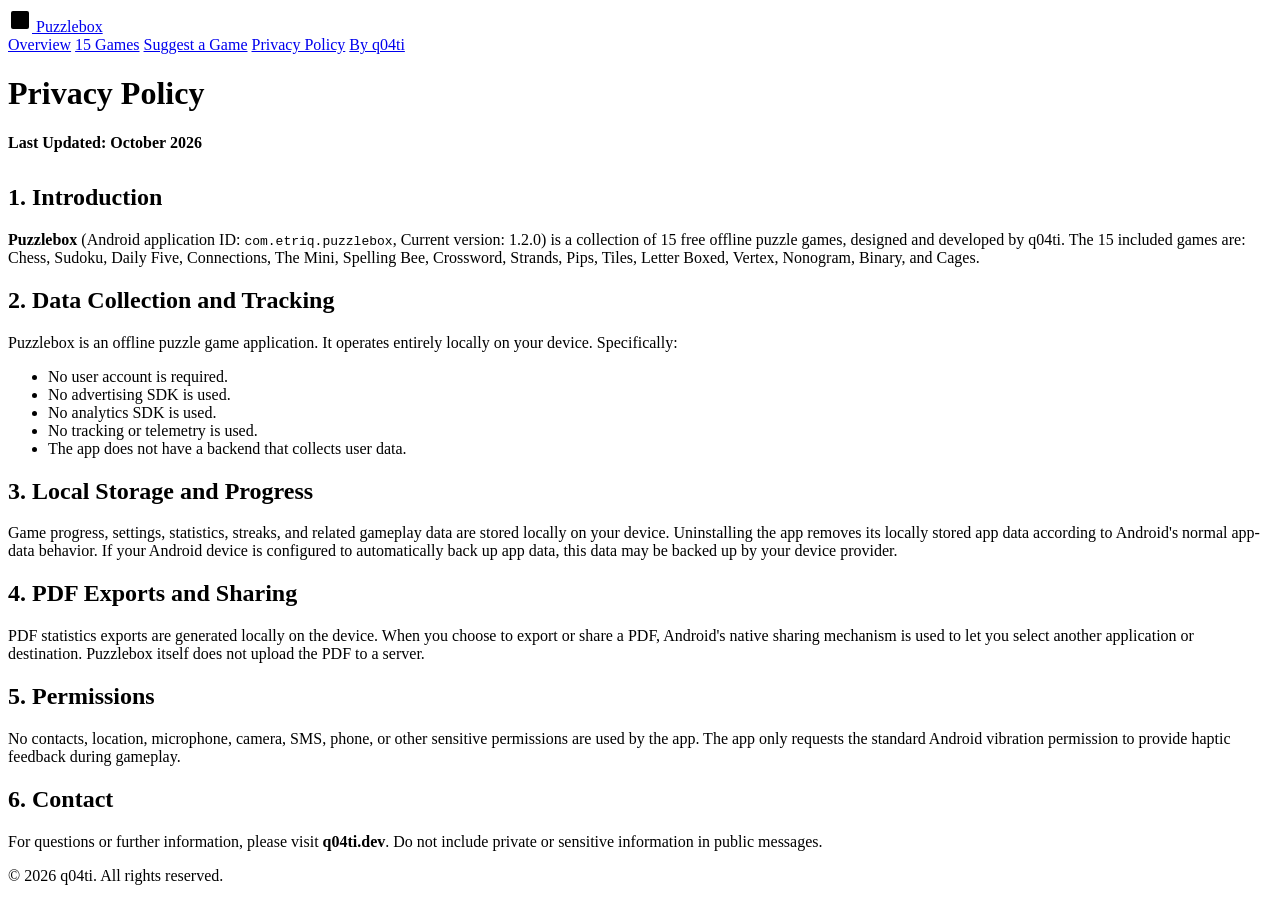
==== privacy-policy/index.html @ 8449652d "feat: update to redesigned 15-game neo-brutalist website from web folder" ====
<!DOCTYPE html>
<html lang="en">
<head>
  <meta charset="UTF-8">
  <meta name="viewport" content="width=device-width, initial-scale=1.0">
  <title>Puzzlebox - Privacy Policy</title>
  <meta name="description" content="Privacy Policy for Puzzlebox offline game collection.">
  <link rel="icon" type="image/png" href="favicon.png"/>
  <link rel="stylesheet" href="styles.css">
</head>
<body>
  <header>
    <a href="index.html" class="logo">
      <svg width="24" height="24" viewBox="0 0 24 24" fill="var(--primary)" stroke="var(--border-color)" stroke-width="2.5" stroke-linecap="round" stroke-linejoin="round"><rect x="3" y="3" width="18" height="18" rx="2" ry="2"></rect><line x1="3" y1="9" x2="21" y2="9"></line><line x1="9" y1="21" x2="9" y2="9"></line></svg>
      Puzzlebox
    </a>
    <nav>
      <a href="index.html">Overview</a>
      <a href="games.html">15 Games</a>
      <a href="suggest.html">Suggest a Game</a>
      <a href="privacy-policy.html" class="active">Privacy Policy</a>
      <a href="https://q04ti.dev" target="_blank" class="developer-link">By q04ti</a>
    </nav>
  </header>

  <main>
    <div class="policy-wrapper">
      <h1>Privacy Policy</h1>
      <p style="color: var(--primary); font-weight: 900; margin-bottom: 2rem;">Last Updated: October 2026</p>

      <div class="policy-content">
        <h2>1. Introduction</h2>
        <p><strong>Puzzlebox</strong> (Android application ID: <code>com.etriq.puzzlebox</code>, Current version: 1.2.0) is a collection of 15 free offline puzzle games, designed and developed by q04ti. The 15 included games are: Chess, Sudoku, Daily Five, Connections, The Mini, Spelling Bee, Crossword, Strands, Pips, Tiles, Letter Boxed, Vertex, Nonogram, Binary, and Cages.</p>

        <h2>2. Data Collection and Tracking</h2>
        <p>Puzzlebox is an offline puzzle game application. It operates entirely locally on your device. Specifically:</p>
        <ul>
          <li>No user account is required.</li>
          <li>No advertising SDK is used.</li>
          <li>No analytics SDK is used.</li>
          <li>No tracking or telemetry is used.</li>
          <li>The app does not have a backend that collects user data.</li>
        </ul>

        <h2>3. Local Storage and Progress</h2>
        <p>Game progress, settings, statistics, streaks, and related gameplay data are stored locally on your device. Uninstalling the app removes its locally stored app data according to Android's normal app-data behavior. If your Android device is configured to automatically back up app data, this data may be backed up by your device provider.</p>

        <h2>4. PDF Exports and Sharing</h2>
        <p>PDF statistics exports are generated locally on the device. When you choose to export or share a PDF, Android's native sharing mechanism is used to let you select another application or destination. Puzzlebox itself does not upload the PDF to a server.</p>

        <h2>5. Permissions</h2>
        <p>No contacts, location, microphone, camera, SMS, phone, or other sensitive permissions are used by the app. The app only requests the standard Android vibration permission to provide haptic feedback during gameplay.</p>

        <h2>6. Contact</h2>
        <p>For questions or further information, please visit <strong>q04ti.dev</strong>. Do not include private or sensitive information in public messages.</p>
      </div>
    </div>
  </main>

  <footer>
    <p>&copy; 2026 q04ti. All rights reserved.</p>
  </footer>
</body>
</html>
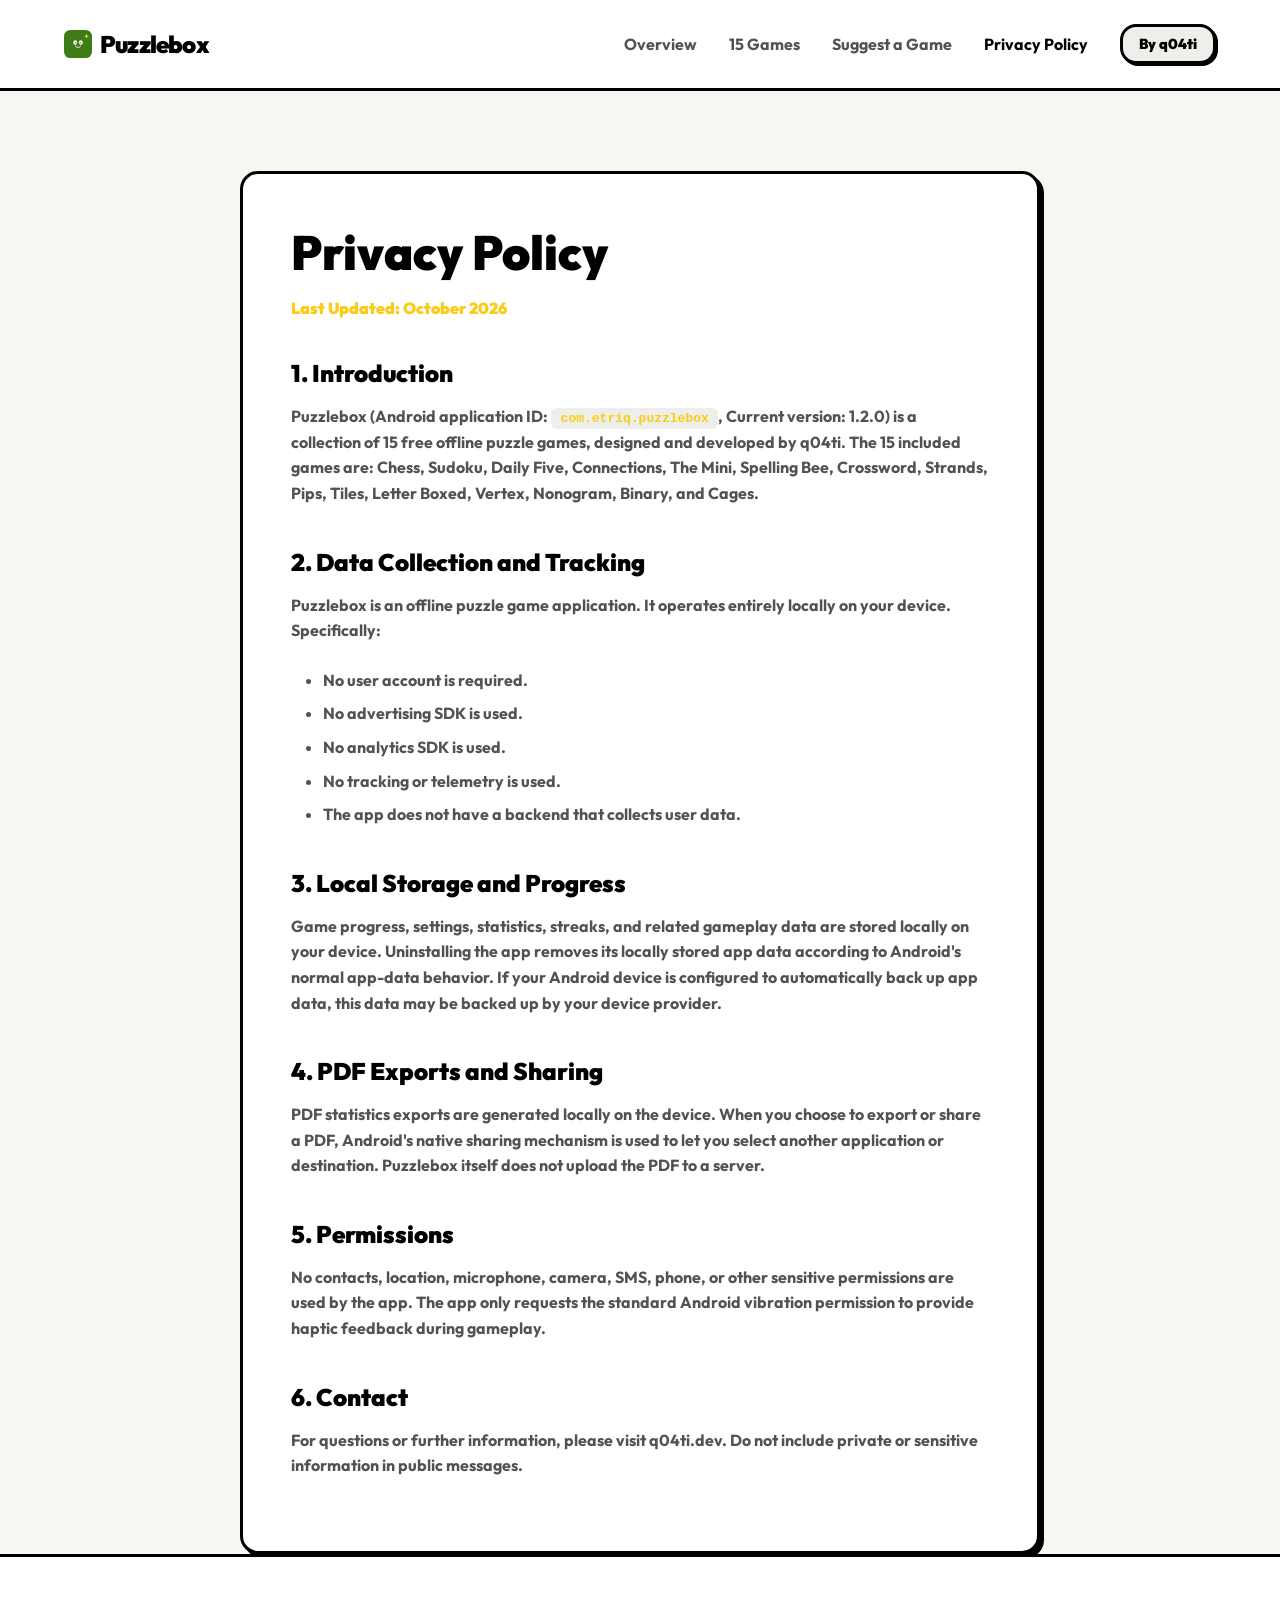
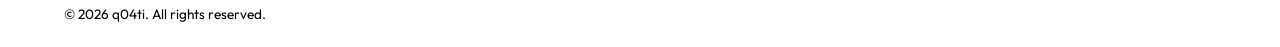
==== commit 3391bc76: "fix(mobile): resolve responsive layout issues, horizontal overflow, and add mobile navigation menu" ====
--- a/privacy-policy/index.html
+++ b/privacy-policy/index.html
@@ -5,20 +5,25 @@
   <meta name="viewport" content="width=device-width, initial-scale=1.0">
   <title>Puzzlebox - Privacy Policy</title>
   <meta name="description" content="Privacy Policy for Puzzlebox offline game collection.">
-  <link rel="icon" type="image/png" href="favicon.png"/>
-  <link rel="stylesheet" href="styles.css">
+  <link rel="icon" type="image/svg+xml" href="../favicon.svg"/>
+  <link rel="stylesheet" href="../styles.css">
 </head>
 <body>
   <header>
-    <a href="index.html" class="logo">
-      <svg width="24" height="24" viewBox="0 0 24 24" fill="var(--primary)" stroke="var(--border-color)" stroke-width="2.5" stroke-linecap="round" stroke-linejoin="round"><rect x="3" y="3" width="18" height="18" rx="2" ry="2"></rect><line x1="3" y1="9" x2="21" y2="9"></line><line x1="9" y1="21" x2="9" y2="9"></line></svg>
+    <a href="../index.html" class="logo">
+      <img src="../assets/puzzlebox-logo.svg" alt="Puzzlebox Logo" style="width: 28px; height: 28px;">
       Puzzlebox
     </a>
-    <nav>
-      <a href="index.html">Overview</a>
-      <a href="games.html">15 Games</a>
-      <a href="suggest.html">Suggest a Game</a>
-      <a href="privacy-policy.html" class="active">Privacy Policy</a>
+    <button class="mobile-menu-btn" aria-label="Toggle navigation" id="mobileMenuBtn">
+      <span></span>
+      <span></span>
+      <span></span>
+    </button>
+    <nav id="mainNav">
+      <a href="../index.html">Overview</a>
+      <a href="../games.html">15 Games</a>
+      <a href="../suggest.html">Suggest a Game</a>
+      <a href="../privacy-policy.html" class="active">Privacy Policy</a>
       <a href="https://q04ti.dev" target="_blank" class="developer-link">By q04ti</a>
     </nav>
   </header>
@@ -60,5 +65,6 @@
   <footer>
     <p>&copy; 2026 q04ti. All rights reserved.</p>
   </footer>
+  <script src="../mobile-nav.js"></script>
 </body>
 </html>
--- a/styles.css
+++ b/styles.css
@@ -0,0 +1,1257 @@
+@import url('https://fonts.googleapis.com/css2?family=Outfit:wght@400;700;900&display=swap');
+
+@property --primary {
+  syntax: '<color>';
+  inherits: true;
+  initial-value: #FACC15;
+}
+
+@keyframes cyclePrimary {
+  0% { --primary: #FACC15; }
+  20% { --primary: #4ADE80; }
+  40% { --primary: #38BDF8; }
+  60% { --primary: #A78BFA; }
+  80% { --primary: #F43F5E; }
+  100% { --primary: #FACC15; }
+}
+
+:root {
+  --primary: #FACC15; /* Fallback and base */
+  --bg-color: #F6F6F2;
+  --surface: #FFFFFF;
+  --surface-high: #EEEEEA;
+  --border-color: #000000;
+  --text-primary: #000000;
+  --text-secondary: #525252;
+  --border-width: 3px;
+  --border-radius: 18px;
+  --shadow: 4px 4px 0px #000000;
+  --shadow-hover: 6px 6px 0px #000000;
+  animation: cyclePrimary 40s linear infinite;
+}
+
+* { margin: 0; padding: 0; box-sizing: border-box; }
+
+html, body {
+  overflow-x: hidden;
+  width: 100%;
+  max-width: 100vw;
+}
+
+body {
+  font-family: 'Outfit', sans-serif;
+  background-color: var(--bg-color);
+  color: var(--text-primary);
+  min-height: 100vh;
+  display: flex;
+  flex-direction: column;
+}
+
+.mobile-menu-btn {
+  display: none;
+}
+
+/* Header */
+header {
+  display: flex;
+  justify-content: space-between;
+  align-items: center;
+  padding: 1.5rem 5%;
+  background: var(--surface);
+  border-bottom: var(--border-width) solid var(--border-color);
+  position: sticky;
+  top: 0;
+  z-index: 1000;
+}
+
+.logo {
+  font-size: 1.5rem;
+  font-weight: 900;
+  display: flex;
+  align-items: center;
+  gap: 8px;
+  color: var(--text-primary);
+  text-decoration: none;
+  letter-spacing: -0.8px;
+}
+
+nav { display: flex; gap: 2rem; align-items: center; }
+nav a {
+  color: var(--text-secondary);
+  text-decoration: none;
+  font-weight: 700;
+  font-size: 1rem;
+  transition: color 0.2s;
+}
+nav a:hover, nav a.active { color: var(--text-primary); }
+
+.developer-link {
+  padding: 0.5rem 1rem;
+  border-radius: 16px;
+  background: var(--surface-high);
+  border: var(--border-width) solid var(--border-color);
+  color: var(--text-primary);
+  font-weight: 900;
+  font-size: 0.9rem;
+  box-shadow: 2px 2px 0px #000;
+  transition: transform 0.1s, box-shadow 0.1s;
+}
+.developer-link:hover {
+  transform: translate(-2px, -2px);
+  box-shadow: 4px 4px 0px #000;
+  color: var(--text-primary);
+}
+.developer-link:active {
+  transform: translate(2px, 2px);
+  box-shadow: 0px 0px 0px #000;
+}
+
+/* Animations */
+@keyframes popIn {
+  0% { transform: scale(0.9) translateY(20px); opacity: 0; }
+  70% { transform: scale(1.02) translateY(-5px); opacity: 1; }
+  100% { transform: scale(1) translateY(0); opacity: 1; }
+}
+@keyframes slideDown {
+  0% { transform: translateY(-30px); opacity: 0; }
+  100% { transform: translateY(0); opacity: 1; }
+}
+@keyframes float {
+  0%, 100% { transform: translateY(0); }
+  50% { transform: translateY(-10px); }
+}
+
+/* Main Content */
+main { flex: 1; padding-top: 80px; }
+
+/* Hero Section */
+.hero {
+  display: flex;
+  align-items: center;
+  justify-content: space-between;
+  gap: 4rem;
+  max-width: 1200px;
+  margin: 0 auto;
+  min-height: calc(100vh - 80px);
+  padding: 0 5% 12vh;
+}
+.hero-text {
+  flex: 1;
+  animation: slideDown 0.6s cubic-bezier(0.175, 0.885, 0.32, 1.275) both;
+}
+.hero-text h1 {
+  font-size: 4rem;
+  font-weight: 900;
+  line-height: 1.1;
+  margin-bottom: 1.5rem;
+  letter-spacing: -1px;
+}
+.hero p {
+  font-size: 1.2rem;
+  color: var(--text-secondary);
+  margin-bottom: 2.5rem;
+  line-height: 1.6;
+  font-weight: 700;
+}
+.cta-group { display: flex; gap: 1rem; align-items: center; }
+.btn-primary {
+  background: var(--primary);
+  color: #000;
+  padding: 1rem 2rem;
+  border-radius: 16px;
+  text-decoration: none;
+  font-weight: 900;
+  font-size: 1.1rem;
+  border: var(--border-width) solid var(--border-color);
+  box-shadow: var(--shadow);
+  transition: transform 0.1s, box-shadow 0.1s;
+}
+.btn-primary:hover {
+  transform: translate(-2px, -2px);
+  box-shadow: var(--shadow-hover);
+}
+.btn-primary:active {
+  transform: translate(4px, 4px);
+  box-shadow: 0px 0px 0px #000;
+}
+.btn-secondary {
+  background: var(--surface-high);
+  color: var(--text-primary);
+  padding: 1rem 2rem;
+  border-radius: 16px;
+  text-decoration: none;
+  font-weight: 900;
+  font-size: 1.1rem;
+  border: var(--border-width) solid var(--border-color);
+  box-shadow: var(--shadow);
+  transition: transform 0.1s, box-shadow 0.1s;
+}
+.btn-secondary:hover {
+  transform: translate(-2px, -2px);
+  box-shadow: var(--shadow-hover);
+}
+.btn-secondary:active {
+  transform: translate(4px, 4px);
+  box-shadow: 0px 0px 0px #000;
+}
+
+.hero-visual {
+  flex: 1;
+  display: flex;
+  justify-content: center;
+  align-items: flex-start;
+  position: relative;
+  height: 600px; /* Fixed height for absolute positioned children */
+  animation: popIn 0.8s cubic-bezier(0.175, 0.885, 0.32, 1.275) 0.2s both;
+}
+
+@keyframes stackCycle {
+  0%, 15% { transform: translate(0, 0) scale(1); z-index: 3; opacity: 1; }
+  18%, 55% { transform: translate(-40px, -50px) scale(1.05); z-index: 3; opacity: 0; }
+  56% { transform: translate(120px, 60px) scale(0.85); z-index: 1; opacity: 0; }
+  60%, 75% { transform: translate(80px, 40px) scale(0.9); z-index: 1; opacity: 1; }
+  80%, 95% { transform: translate(40px, 20px) scale(0.95); z-index: 2; opacity: 1; }
+  100% { transform: translate(0, 0) scale(1); z-index: 3; opacity: 1; }
+}
+
+.stacked-mockup {
+  position: absolute;
+  top: 0;
+  width: 320px;
+  border-radius: 32px;
+  border: var(--border-width) solid var(--border-color);
+  overflow: hidden;
+  box-shadow: 8px 8px 0px #000;
+  background: var(--surface);
+  animation: stackCycle 20s infinite cubic-bezier(0.25, 1, 0.5, 1);
+}
+.stacked-mockup img { width: 100%; display: block; }
+
+.mockup-1 { animation-delay: 0s; }
+.mockup-2 { animation-delay: -16s; }
+.mockup-3 { animation-delay: -12s; }
+.mockup-4 { animation-delay: -8s; }
+.mockup-5 { animation-delay: -4s; }
+
+@keyframes marquee {
+  0% { transform: translateX(0); }
+  100% { transform: translateX(-50%); }
+}
+
+/* Trust Bar */
+.trust-bar {
+  display: flex;
+  align-items: center;
+  padding: 1.5rem 0;
+  background: var(--surface);
+  border-top: var(--border-width) solid var(--border-color);
+  border-bottom: var(--border-width) solid var(--border-color);
+  margin-bottom: 4rem;
+  font-weight: 900;
+  font-size: 1.1rem;
+  color: var(--text-primary);
+  overflow: hidden;
+  white-space: nowrap;
+}
+.trust-bar-content {
+  display: flex;
+  align-items: center;
+  gap: 2rem;
+  animation: marquee 20s linear infinite;
+  padding-left: 2rem;
+}
+.trust-bar:hover .trust-bar-content {
+  animation-play-state: paused;
+}
+.trust-item {
+  display: flex;
+  align-items: center;
+  gap: 0.5rem;
+}
+.trust-dot {
+  color: var(--primary);
+}
+
+/* Features */
+.features {
+  min-height: 100vh;
+  display: flex;
+  align-items: center;
+  justify-content: center;
+  padding: 4rem 0;
+}
+.features-container {
+  display: grid;
+  grid-template-columns: repeat(auto-fit, minmax(300px, 1fr));
+  gap: 2rem;
+  width: 100%;
+  max-width: 1200px;
+  margin: 0 auto;
+  padding: 0 5%;
+}
+.feature-card {
+  background: var(--surface);
+  padding: 2.5rem;
+  border-radius: var(--border-radius);
+  border: var(--border-width) solid var(--border-color);
+  box-shadow: var(--shadow);
+  transition: transform 0.2s cubic-bezier(0.175, 0.885, 0.32, 1.275), box-shadow 0.2s;
+}
+.feature-card:hover {
+  transform: translateY(-10px);
+  box-shadow: 8px 8px 0px #000;
+}
+.feature-icon {
+  width: 50px;
+  height: 50px;
+  background: var(--primary);
+  color: #000;
+  border-radius: 12px;
+  border: 2px solid var(--border-color);
+  display: flex;
+  align-items: center;
+  justify-content: center;
+  font-size: 1.5rem;
+  margin-bottom: 1.5rem;
+  box-shadow: 2px 2px 0px #000;
+  transition: transform 0.2s;
+}
+.feature-card:hover .feature-icon {
+  transform: scale(1.1) rotate(5deg);
+}
+.feature-card h3 { font-size: 1.5rem; margin-bottom: 1rem; font-weight: 900; }
+.feature-card p { color: var(--text-secondary); line-height: 1.6; font-weight: 700; }
+
+/* How It Works */
+.how-it-works {
+  padding: 8rem 5%;
+  background: var(--bg-color);
+  border-top: var(--border-width) solid var(--border-color);
+  border-bottom: var(--border-width) solid var(--border-color);
+}
+.how-container {
+  max-width: 1200px;
+  margin: 0 auto;
+  display: flex;
+  align-items: center;
+  justify-content: space-between;
+  gap: 4rem;
+}
+.how-steps {
+  flex: 1;
+}
+.how-steps h2 {
+  font-size: 3rem;
+  font-weight: 900;
+  margin-bottom: 3rem;
+}
+.step {
+  display: flex;
+  align-items: flex-start;
+  margin-bottom: 2.5rem;
+}
+.step:hover .step-number {
+  transform: scale(1.1) translateY(-5px);
+  box-shadow: 4px 4px 0px #000;
+}
+.step-number {
+  font-size: 2rem;
+  font-weight: 900;
+  color: var(--primary);
+  margin-right: 1.5rem;
+  width: 60px;
+  height: 60px;
+  display: flex;
+  align-items: center;
+  justify-content: center;
+  border: 3px solid var(--border-color);
+  background: var(--surface);
+  border-radius: 50%;
+  box-shadow: 2px 2px 0px #000;
+  flex-shrink: 0;
+  transition: transform 0.2s cubic-bezier(0.175, 0.885, 0.32, 1.275), box-shadow 0.2s;
+}
+.step-content h3 {
+  font-size: 1.5rem;
+  font-weight: 900;
+  margin-bottom: 0.5rem;
+  margin-top: 0.5rem;
+}
+.step-content p {
+  color: var(--text-secondary);
+  font-size: 1.1rem;
+  font-weight: 700;
+  line-height: 1.6;
+}
+.how-visual {
+  flex: 1;
+  display: flex;
+  justify-content: center;
+}
+.how-mockup {
+  width: 300px;
+  border-radius: 32px;
+  border: var(--border-width) solid var(--border-color);
+  overflow: hidden;
+  box-shadow: 8px 8px 0px var(--primary);
+  background: var(--surface);
+  transform: rotate(3deg);
+  transition: transform 0.3s;
+}
+.how-mockup:hover {
+  transform: rotate(0deg);
+}
+.how-mockup img { width: 100%; display: block; }
+
+@media (max-width: 900px) {
+  .how-container { flex-direction: column; }
+}
+
+/* Showcase / Games */
+.showcase {
+  padding: 6rem 0;
+  overflow: hidden;
+}
+.showcase-header, .games-header {
+  text-align: center;
+  margin-bottom: 5rem;
+  padding: 0 5%;
+}
+.showcase-header h2, .games-header h1 {
+  font-size: 3rem;
+  font-weight: 900;
+  margin-bottom: 1rem;
+}
+.showcase-gallery {
+  display: flex;
+  justify-content: center;
+  align-items: center;
+  gap: 2rem;
+  padding: 2rem 5% 4rem;
+  flex-wrap: wrap;
+}
+.showcase-item {
+  width: 260px;
+  background: var(--surface);
+  border: var(--border-width) solid var(--border-color);
+  border-radius: 24px;
+  box-shadow: 8px 8px 0px var(--accent, #000);
+  transform: translateY(var(--y)) rotate(var(--rot));
+  transition: transform 0.4s cubic-bezier(0.175, 0.885, 0.32, 1.275), box-shadow 0.4s;
+  display: flex;
+  flex-direction: column;
+}
+.showcase-item:hover {
+  transform: translateY(calc(var(--y) - 20px)) rotate(0deg) scale(1.05);
+  box-shadow: 12px 12px 0px var(--accent, #000);
+  z-index: 10;
+}
+.showcase-item img {
+  width: 100%;
+  border-bottom: var(--border-width) solid var(--border-color);
+  border-radius: 20px 20px 0 0;
+  display: block;
+}
+.showcase-caption {
+  padding: 1.2rem;
+  font-weight: 900;
+  font-size: 1.2rem;
+  text-align: center;
+  color: var(--text-primary);
+  background: var(--surface);
+  border-radius: 0 0 20px 20px;
+}
+
+/* Comparison Section */
+.comparison-section {
+  padding: 6rem 5%;
+  background: var(--surface-high);
+  border-top: var(--border-width) solid var(--border-color);
+  border-bottom: var(--border-width) solid var(--border-color);
+}
+.comparison-container {
+  max-width: 1000px;
+  margin: 0 auto;
+}
+.comparison-header {
+  text-align: center;
+  margin-bottom: 4rem;
+}
+.comparison-header h2 {
+  font-size: 3rem;
+  font-weight: 900;
+  margin-bottom: 1rem;
+}
+.comparison-header p {
+  font-size: 1.2rem;
+  font-weight: 700;
+  color: var(--text-secondary);
+}
+.comparison-cards {
+  display: flex;
+  justify-content: center;
+  align-items: stretch;
+  gap: 2rem;
+  flex-wrap: wrap;
+}
+.comp-card {
+  flex: 1;
+  min-width: 300px;
+  background: var(--surface);
+  border: var(--border-width) solid var(--border-color);
+  border-radius: 24px;
+  padding: 3rem;
+  box-shadow: var(--shadow);
+  transition: transform 0.2s cubic-bezier(0.175, 0.885, 0.32, 1.275), box-shadow 0.2s;
+}
+.typical-card {
+  background: #E5E7EB;
+  color: #6B7280;
+}
+.typical-card:hover {
+  transform: translateY(-8px);
+}
+.puzzlebox-card {
+  background: var(--primary);
+  color: #000;
+  box-shadow: 12px 12px 0px #000;
+  z-index: 2;
+}
+.puzzlebox-card:hover {
+  transform: translateY(-10px) scale(1.02);
+  box-shadow: 16px 16px 0px #000;
+}
+.comp-card h3 {
+  font-size: 2rem;
+  font-weight: 900;
+  text-align: center;
+  margin-bottom: 2.5rem;
+  padding-bottom: 1rem;
+  border-bottom: 3px solid rgba(0,0,0,0.1);
+}
+.puzzlebox-card h3 {
+  border-bottom: 3px solid #000;
+}
+.comp-list {
+  list-style: none;
+}
+.comp-list li {
+  display: flex;
+  align-items: center;
+  gap: 1rem;
+  font-size: 1.2rem;
+  font-weight: 700;
+  margin-bottom: 1.5rem;
+}
+.typical-card .comp-list li {
+  text-decoration: line-through;
+}
+.puzzlebox-card .comp-list li {
+  font-weight: 900;
+}
+.comp-icon {
+  flex-shrink: 0;
+}
+
+/* FAQ Section */
+.faq-section {
+  padding: 6rem 5%;
+  background: var(--bg-color);
+}
+.faq-container {
+  max-width: 800px;
+  margin: 0 auto;
+}
+.faq-header {
+  text-align: center;
+  margin-bottom: 4rem;
+}
+.faq-header h2 {
+  font-size: 3rem;
+  font-weight: 900;
+}
+details.faq-item {
+  background: var(--surface);
+  border: var(--border-width) solid var(--border-color);
+  border-radius: 16px;
+  margin-bottom: 1.5rem;
+  box-shadow: 4px 4px 0px #000;
+  overflow: hidden;
+  transition: transform 0.1s, box-shadow 0.1s;
+}
+details.faq-item:hover {
+  transform: translate(-2px, -2px);
+  box-shadow: 6px 6px 0px #000;
+}
+details.faq-item summary {
+  padding: 1.5rem;
+  font-size: 1.2rem;
+  font-weight: 900;
+  cursor: pointer;
+  list-style: none;
+  display: flex;
+  justify-content: space-between;
+  align-items: center;
+  background: var(--surface);
+}
+details.faq-item summary::-webkit-details-marker {
+  display: none;
+}
+details.faq-item summary::after {
+  content: "+";
+  font-size: 1.5rem;
+}
+details.faq-item[open] summary::after {
+  content: "-";
+}
+details.faq-item[open] summary {
+  border-bottom: var(--border-width) solid var(--border-color);
+  background: var(--primary);
+}
+.faq-content {
+  padding: 1.5rem;
+  font-size: 1.1rem;
+  font-weight: 700;
+  color: var(--text-secondary);
+  line-height: 1.6;
+}
+
+/* Final CTA Section */
+.final-cta {
+  background: var(--primary);
+  border-top: var(--border-width) solid var(--border-color);
+  padding: 6rem 5% 0; /* No bottom padding so mockup touches the bottom */
+  text-align: center;
+  position: relative;
+  overflow: hidden;
+  display: flex;
+  flex-direction: column;
+  align-items: center;
+}
+.final-cta h2 {
+  font-size: 4rem;
+  font-weight: 900;
+  color: #000;
+  margin-bottom: 1rem;
+}
+.final-cta p {
+  font-size: 1.5rem;
+  font-weight: 900;
+  color: rgba(0, 0, 0, 0.7);
+  margin-bottom: 3rem;
+}
+.final-cta .btn-primary {
+  background: var(--surface);
+  color: var(--text-primary);
+  font-size: 1.25rem;
+  padding: 1.25rem 3rem;
+  margin-bottom: 4rem;
+  position: relative;
+  z-index: 2;
+}
+.final-cta .btn-primary:hover {
+  background: var(--surface-high);
+}
+.final-mockup-wrapper {
+  width: 100%;
+  max-width: 800px;
+  position: relative;
+  z-index: 1;
+  display: flex;
+  justify-content: center;
+  align-items: flex-end;
+  margin-top: 2rem;
+}
+.final-mockup {
+  width: 260px;
+  border: var(--border-width) solid var(--border-color);
+  border-radius: 32px;
+  overflow: hidden;
+  box-shadow: 0px 10px 30px rgba(0,0,0,0.3);
+  display: block;
+  background: var(--surface);
+  position: relative;
+  transition: transform 0.3s;
+}
+.mockup-left {
+  transform: rotate(-12deg) translateY(60px) translateX(40px);
+  z-index: 1;
+}
+.mockup-center {
+  transform: rotate(0deg) translateY(20px);
+  z-index: 3;
+  width: 280px;
+}
+.mockup-right {
+  transform: rotate(12deg) translateY(60px) translateX(-40px);
+  z-index: 1;
+}
+.final-mockup:hover {
+  transform: translateY(0px) rotate(0deg) scale(1.05);
+  z-index: 10;
+}
+.final-mockup img {
+  width: 100%;
+  display: block;
+  border-bottom: none;
+}
+
+/* Games Grid */
+.games-grid {
+  display: grid;
+  grid-template-columns: repeat(auto-fill, minmax(260px, 1fr));
+  gap: 2rem;
+  max-width: 1200px;
+  margin: 0 auto;
+  padding: 0 5%;
+}
+@keyframes slideUpFade {
+  0% { transform: translateY(40px); opacity: 0; }
+  100% { transform: translateY(0); opacity: 1; }
+}
+.game-card {
+  background: var(--surface);
+  border: var(--border-width) solid var(--border-color);
+  border-radius: var(--border-radius);
+  padding: 2rem;
+  text-align: center;
+  box-shadow: var(--shadow);
+  transition: transform 0.2s cubic-bezier(0.175, 0.885, 0.32, 1.275), box-shadow 0.2s;
+  animation: slideUpFade 0.6s cubic-bezier(0.175, 0.885, 0.32, 1.275) both;
+}
+.game-card:nth-child(1) { animation-delay: 0.05s; }
+.game-card:nth-child(2) { animation-delay: 0.1s; }
+.game-card:nth-child(3) { animation-delay: 0.15s; }
+.game-card:nth-child(4) { animation-delay: 0.2s; }
+.game-card:nth-child(5) { animation-delay: 0.25s; }
+.game-card:nth-child(6) { animation-delay: 0.3s; }
+.game-card:nth-child(7) { animation-delay: 0.35s; }
+.game-card:nth-child(8) { animation-delay: 0.4s; }
+.game-card:nth-child(9) { animation-delay: 0.45s; }
+.game-card:nth-child(10) { animation-delay: 0.5s; }
+.game-card:nth-child(11) { animation-delay: 0.55s; }
+.game-card:nth-child(12) { animation-delay: 0.6s; }
+.game-card:nth-child(13) { animation-delay: 0.65s; }
+.game-card:nth-child(14) { animation-delay: 0.7s; }
+.game-card:nth-child(15) { animation-delay: 0.75s; }
+
+.game-card:hover {
+  transform: translateY(-8px) scale(1.02);
+  box-shadow: 10px 10px 0px #000;
+  z-index: 5;
+}
+.game-icon {
+  width: 60px;
+  height: 60px;
+  margin: 0 auto 1.5rem;
+  border-radius: 14px;
+  background: var(--surface-high);
+  border: 2px solid var(--border-color);
+  display: flex;
+  align-items: center;
+  justify-content: center;
+  font-size: 2rem;
+  box-shadow: 2px 2px 0px #000;
+  transition: transform 0.2s;
+  color: #000;
+}
+.game-card:hover .game-icon {
+  transform: rotate(5deg) scale(1.1);
+}
+.game-card h3 { font-size: 1.5rem; font-weight: 900; margin-bottom: 0.5rem; }
+.game-card p { font-weight: 700; color: var(--text-secondary); font-size: 0.95rem; }
+
+/* Forms & Policy */
+.suggest-section {
+  padding: 6rem 5%;
+  max-width: 1200px;
+  margin: 0 auto;
+  display: flex;
+  gap: 4rem;
+  align-items: flex-start;
+}
+.suggest-content {
+  flex: 1;
+}
+.suggest-content h1 {
+  font-size: 3.5rem;
+  font-weight: 900;
+  margin-bottom: 1.5rem;
+  line-height: 1.1;
+}
+.suggest-content > p {
+  font-size: 1.2rem;
+  font-weight: 700;
+  color: var(--text-secondary);
+  line-height: 1.6;
+  margin-bottom: 3rem;
+}
+.criteria-box {
+  background: var(--surface-high);
+  border: var(--border-width) solid var(--border-color);
+  border-radius: 16px;
+  padding: 2rem;
+  box-shadow: 4px 4px 0px #000;
+}
+.criteria-box h3 {
+  font-size: 1.5rem;
+  font-weight: 900;
+  margin-bottom: 1rem;
+}
+.criteria-list {
+  list-style: none;
+}
+.criteria-list li {
+  display: flex;
+  align-items: center;
+  gap: 0.8rem;
+  font-weight: 700;
+  margin-bottom: 0.8rem;
+  color: var(--text-secondary);
+}
+.criteria-list li svg {
+  color: var(--primary);
+}
+
+.form-wrapper, .policy-wrapper {
+  background: var(--surface);
+  border: var(--border-width) solid var(--border-color);
+  padding: 3rem;
+  border-radius: var(--border-radius);
+  box-shadow: var(--shadow);
+  max-width: 800px;
+  margin: 0 auto;
+}
+.suggest-form-wrapper {
+  flex: 1;
+  margin: 0;
+  max-width: none;
+}
+@media (max-width: 900px) {
+  .suggest-section { flex-direction: column; }
+}
+.form-wrapper h1, .policy-wrapper h1 { font-size: 3rem; font-weight: 900; margin-bottom: 1rem; }
+.form-group { margin-bottom: 2rem; }
+.form-group label { display: block; margin-bottom: 0.5rem; font-weight: 900; }
+.form-control {
+  width: 100%;
+  padding: 1rem;
+  background: var(--bg-color);
+  border: var(--border-width) solid var(--border-color);
+  border-radius: 12px;
+  color: var(--text-primary);
+  font-family: inherit;
+  font-size: 1rem;
+  font-weight: 700;
+}
+.form-control:focus {
+  outline: none;
+  border-color: var(--primary);
+  box-shadow: 2px 2px 0px var(--primary);
+}
+
+.form-status {
+  margin-top: 1.5rem;
+  padding: 1.25rem;
+  border-radius: 12px;
+  border: var(--border-width) solid var(--border-color);
+  box-shadow: var(--shadow);
+  font-weight: 800;
+  font-size: 1.05rem;
+  text-align: center;
+  line-height: 1.5;
+}
+.form-status.success {
+  background: #DCFCE7;
+  color: #166534;
+}
+.form-status.error {
+  background: #FEE2E2;
+  color: #991B1B;
+}
+
+.policy-content h2 { margin-top: 2.5rem; margin-bottom: 1rem; font-weight: 900; }
+.policy-content p, .policy-content ul { color: var(--text-secondary); font-weight: 700; line-height: 1.6; margin-bottom: 1.5rem; }
+.policy-content li { margin-bottom: 0.5rem; margin-left: 2rem; }
+.policy-content code { background: var(--surface-high); padding: 0.2rem 0.6rem; border-radius: 6px; color: var(--primary); }
+
+/* Footer */
+footer {
+  background: var(--surface);
+  border-top: var(--border-width) solid var(--border-color);
+  padding: 3rem 5% 1.5rem;
+  font-size: 0.85rem;
+}
+.footer-links {
+  display: flex;
+  flex-wrap: wrap;
+  justify-content: space-between;
+  gap: 2rem;
+  max-width: 1000px;
+  margin: 0 auto 2rem;
+}
+.footer-col h4 {
+  font-weight: 900;
+  margin-bottom: 0.8rem;
+  font-size: 0.95rem;
+  color: #000;
+}
+.footer-col ul {
+  list-style: none;
+}
+.footer-col ul li {
+  margin-bottom: 0.4rem;
+}
+.footer-col a {
+  color: var(--text-secondary);
+  text-decoration: none;
+  font-weight: 700;
+  transition: color 0.2s;
+}
+.footer-col a:hover {
+  color: #000;
+  text-decoration: underline;
+}
+.footer-bottom {
+  text-align: center;
+  border-top: 2px solid rgba(0,0,0,0.1);
+  padding-top: 1.5rem;
+  color: var(--text-secondary);
+  font-weight: 700;
+}
+
+@keyframes slideDownNav {
+  0% { opacity: 0; transform: translateY(-10px); }
+  100% { opacity: 1; transform: translateY(0); }
+}
+
+@media (max-width: 768px) {
+  /* Header & Navigation */
+  header {
+    padding: 1rem 5%;
+  }
+
+  .mobile-menu-btn {
+    display: flex;
+    flex-direction: column;
+    justify-content: center;
+    align-items: center;
+    gap: 5px;
+    width: 42px;
+    height: 42px;
+    background: var(--surface-high);
+    border: var(--border-width) solid var(--border-color);
+    border-radius: 12px;
+    box-shadow: 2px 2px 0px #000;
+    cursor: pointer;
+    padding: 0;
+    flex-shrink: 0;
+  }
+  .mobile-menu-btn span {
+    display: block;
+    width: 20px;
+    height: 3px;
+    background: var(--text-primary);
+    border-radius: 2px;
+    transition: transform 0.2s, opacity 0.2s;
+  }
+  .mobile-menu-btn.open span:nth-child(1) {
+    transform: translateY(8px) rotate(45deg);
+  }
+  .mobile-menu-btn.open span:nth-child(2) {
+    opacity: 0;
+  }
+  .mobile-menu-btn.open span:nth-child(3) {
+    transform: translateY(-8px) rotate(-45deg);
+  }
+
+  nav {
+    display: none;
+    position: absolute;
+    top: 100%;
+    left: 0;
+    right: 0;
+    background: var(--surface);
+    border-bottom: var(--border-width) solid var(--border-color);
+    box-shadow: 0 10px 25px rgba(0,0,0,0.15);
+    flex-direction: column;
+    align-items: stretch;
+    padding: 1rem 5% 1.5rem;
+    gap: 0.5rem;
+    z-index: 999;
+  }
+  nav.mobile-active {
+    display: flex;
+    animation: slideDownNav 0.2s ease-out;
+  }
+  nav a {
+    padding: 0.85rem 1rem;
+    border-radius: 12px;
+    font-size: 1.1rem;
+    font-weight: 800;
+    border: 2px solid transparent;
+  }
+  nav a:hover, nav a.active {
+    background: var(--surface-high);
+    border-color: var(--border-color);
+  }
+  .developer-link {
+    text-align: center;
+    margin-top: 0.5rem;
+    width: 100%;
+  }
+
+  /* Main & Layout */
+  main {
+    padding-top: 2rem;
+  }
+
+  /* Hero Section */
+  .hero {
+    flex-direction: column;
+    text-align: center;
+    padding: 1rem 5% 3rem;
+    min-height: auto;
+    gap: 3rem;
+  }
+  .hero-text {
+    width: 100%;
+  }
+  .hero-text h1 {
+    font-size: clamp(2.2rem, 8.5vw, 3.2rem);
+    letter-spacing: -0.5px;
+  }
+  .hero p {
+    font-size: 1.05rem;
+    margin-bottom: 2rem;
+  }
+  .cta-group {
+    flex-direction: column;
+    width: 100%;
+    gap: 1rem;
+  }
+  .btn-primary, .btn-secondary {
+    width: 100%;
+    text-align: center;
+    padding: 1rem 1.5rem;
+    font-size: 1.05rem;
+  }
+
+  /* Mockup Stack: constrained & safe on mobile */
+  .hero-visual {
+    width: 100%;
+    max-width: 290px;
+    height: 480px;
+    margin: 0 auto;
+    overflow: hidden;
+    position: relative;
+  }
+  .stacked-mockup {
+    width: 260px;
+    border-radius: 24px;
+    box-shadow: 6px 6px 0px #000;
+  }
+
+  /* Trust Bar */
+  .trust-bar {
+    padding: 1rem 0;
+    font-size: 0.95rem;
+    margin-bottom: 3rem;
+  }
+
+  /* Features */
+  .features {
+    min-height: auto;
+    padding: 3rem 0;
+  }
+  .features-container {
+    grid-template-columns: 1fr;
+    padding: 0 5%;
+    gap: 1.5rem;
+  }
+  .feature-card {
+    padding: 2rem 1.5rem;
+    border-radius: 18px;
+  }
+
+  /* How it works */
+  .how-it-works {
+    padding: 3rem 0;
+  }
+  .how-container {
+    flex-direction: column;
+    gap: 2.5rem;
+    padding: 0 5%;
+  }
+  .how-steps h2 {
+    font-size: clamp(2rem, 7vw, 2.5rem);
+    margin-bottom: 2rem;
+    text-align: center;
+  }
+  .step {
+    margin-bottom: 1.75rem;
+  }
+  .step-number {
+    width: 48px;
+    height: 48px;
+    font-size: 1.5rem;
+    margin-right: 1rem;
+  }
+  .how-mockup {
+    width: min(260px, 80vw);
+    border-radius: 24px;
+    margin: 0 auto;
+    transform: rotate(0deg);
+  }
+
+  /* Showcase */
+  .showcase {
+    padding: 3rem 0;
+  }
+  .showcase-header, .games-header {
+    margin-bottom: 2.5rem;
+  }
+  .showcase-header h2, .games-header h1 {
+    font-size: clamp(2rem, 7vw, 2.5rem);
+  }
+  .showcase-gallery {
+    gap: 1.5rem;
+    padding: 1rem 5% 2rem;
+  }
+  .showcase-item {
+    width: 100%;
+    max-width: 280px;
+    transform: none !important;
+  }
+
+  /* Comparison Section */
+  .comparison-section {
+    padding: 3rem 0;
+  }
+  .comparison-header h2 {
+    font-size: clamp(2rem, 7vw, 2.5rem);
+  }
+  .comparison-cards {
+    flex-direction: column;
+    align-items: center;
+    gap: 2rem;
+    padding: 0 5%;
+  }
+  .comp-card {
+    min-width: 0;
+    width: 100%;
+    max-width: 440px;
+    padding: 2rem 1.5rem;
+    border-radius: 18px;
+  }
+  .comp-card h3 {
+    font-size: 1.6rem;
+    margin-bottom: 1.75rem;
+  }
+  .comp-list li {
+    font-size: 1.05rem;
+    margin-bottom: 1.2rem;
+  }
+
+  /* FAQ */
+  .faq-section {
+    padding: 3rem 5%;
+  }
+  .faq-header h2 {
+    font-size: clamp(2rem, 7vw, 2.5rem);
+    margin-bottom: 2.5rem;
+  }
+  .faq-item summary {
+    padding: 1.25rem;
+    font-size: 1.15rem;
+  }
+  .faq-content {
+    padding: 1.25rem;
+    font-size: 1rem;
+  }
+
+  /* Final CTA: eliminate 800px mockup overflow */
+  .final-cta {
+    padding: 4rem 5% 0;
+  }
+  .final-cta h2 {
+    font-size: clamp(2.2rem, 8vw, 3rem);
+  }
+  .final-cta p {
+    font-size: 1.15rem;
+    margin-bottom: 2rem;
+  }
+  .final-mockup-wrapper {
+    max-width: 260px;
+    margin-top: 1rem;
+  }
+  .mockup-left, .mockup-right {
+    display: none;
+  }
+  .mockup-center {
+    width: 100%;
+    transform: none;
+    border-radius: 24px;
+  }
+
+  /* Games Catalog Grid */
+  .games-grid {
+    grid-template-columns: 1fr;
+    gap: 1.25rem;
+    padding: 0 5%;
+  }
+  .game-card {
+    padding: 1.5rem;
+  }
+
+  /* Suggest & Policy pages */
+  .suggest-section {
+    padding: 2.5rem 5%;
+    gap: 2.5rem;
+  }
+  .suggest-content h1 {
+    font-size: clamp(2rem, 7vw, 2.8rem);
+  }
+  .criteria-box {
+    padding: 1.5rem;
+  }
+  .form-wrapper, .policy-wrapper {
+    padding: 2rem 1.25rem;
+    border-radius: 18px;
+  }
+
+  /* Footer */
+  footer {
+    padding: 2.5rem 5% 1.5rem;
+  }
+  .footer-links {
+    gap: 1.5rem;
+  }
+  .footer-col {
+    flex: 1 1 130px;
+  }
+  .footer-col.footer-brand {
+    flex: 1 1 100%;
+  }
+}
+
+/* Extra small devices (<= 400px) */
+@media (max-width: 400px) {
+  header {
+    padding: 0.85rem 4%;
+  }
+  .logo {
+    font-size: 1.3rem;
+  }
+  .hero-visual {
+    max-width: 250px;
+    height: 420px;
+  }
+  .stacked-mockup {
+    width: 230px;
+    border-radius: 20px;
+  }
+  .form-wrapper, .policy-wrapper, .comp-card {
+    padding: 1.5rem 1rem;
+  }
+}
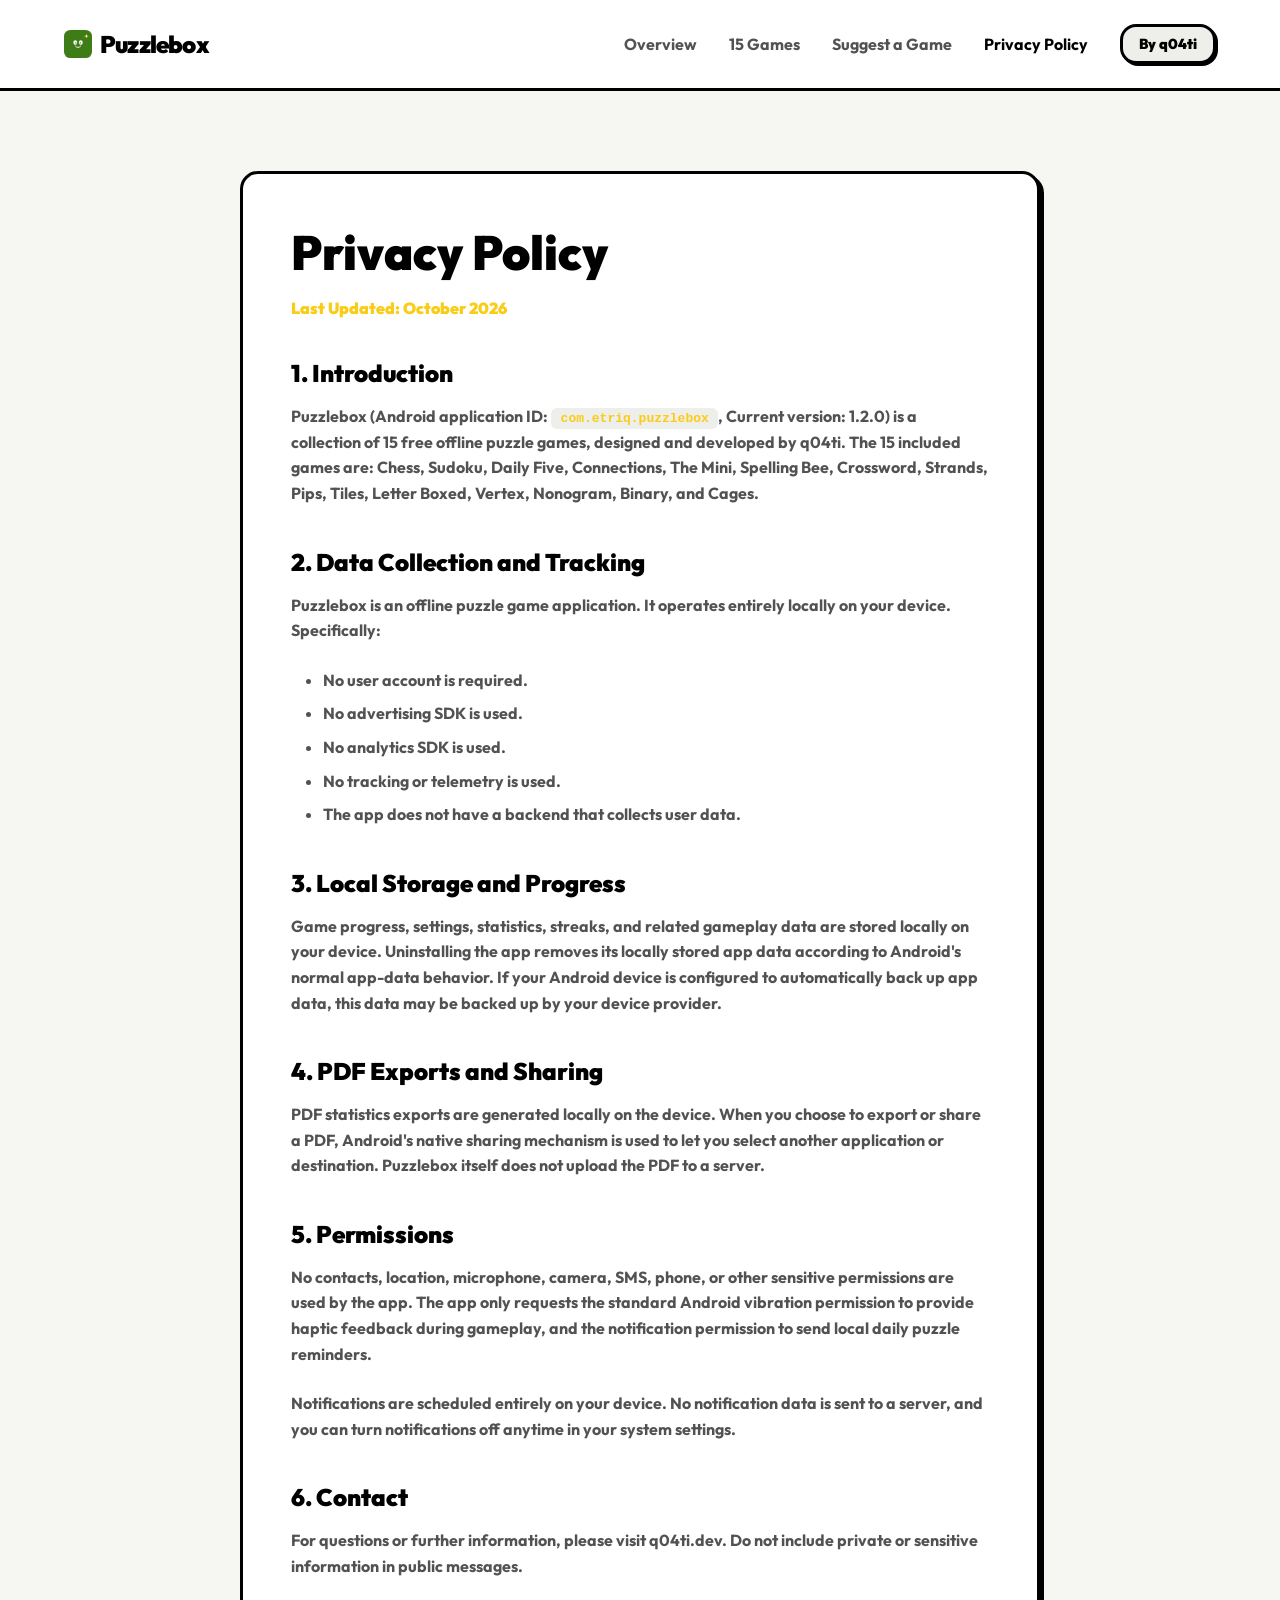
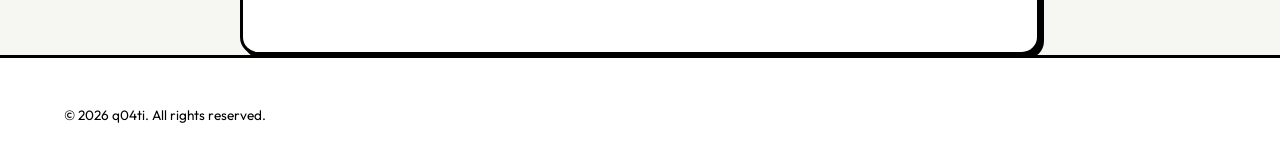
==== commit f4971015: "fix(privacy): disclose notification permission for local daily reminders" ====
--- a/privacy-policy/index.html
+++ b/privacy-policy/index.html
@@ -54,7 +54,8 @@
         <p>PDF statistics exports are generated locally on the device. When you choose to export or share a PDF, Android's native sharing mechanism is used to let you select another application or destination. Puzzlebox itself does not upload the PDF to a server.</p>
 
         <h2>5. Permissions</h2>
-        <p>No contacts, location, microphone, camera, SMS, phone, or other sensitive permissions are used by the app. The app only requests the standard Android vibration permission to provide haptic feedback during gameplay.</p>
+        <p>No contacts, location, microphone, camera, SMS, phone, or other sensitive permissions are used by the app. The app only requests the standard Android vibration permission to provide haptic feedback during gameplay, and the notification permission to send local daily puzzle reminders.</p>
+        <p>Notifications are scheduled entirely on your device. No notification data is sent to a server, and you can turn notifications off anytime in your system settings.</p>
 
         <h2>6. Contact</h2>
         <p>For questions or further information, please visit <strong>q04ti.dev</strong>. Do not include private or sensitive information in public messages.</p>
